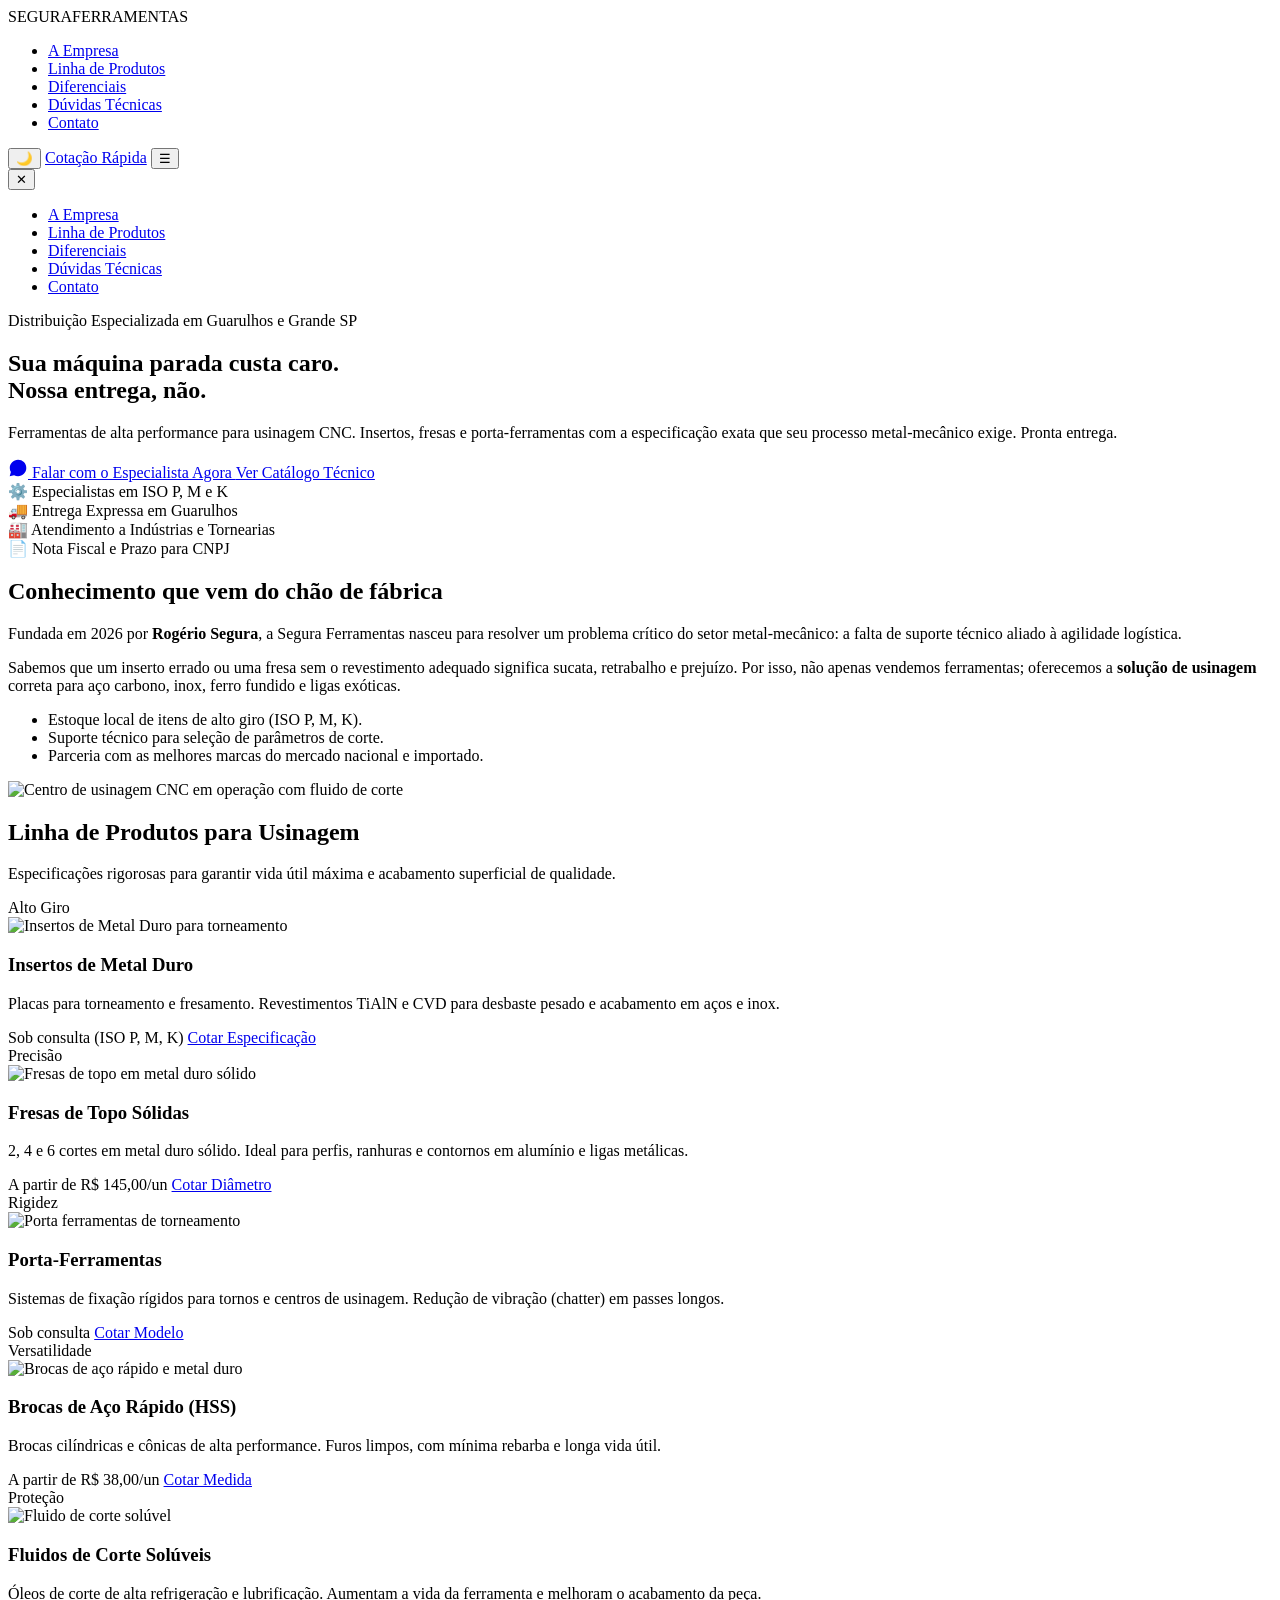
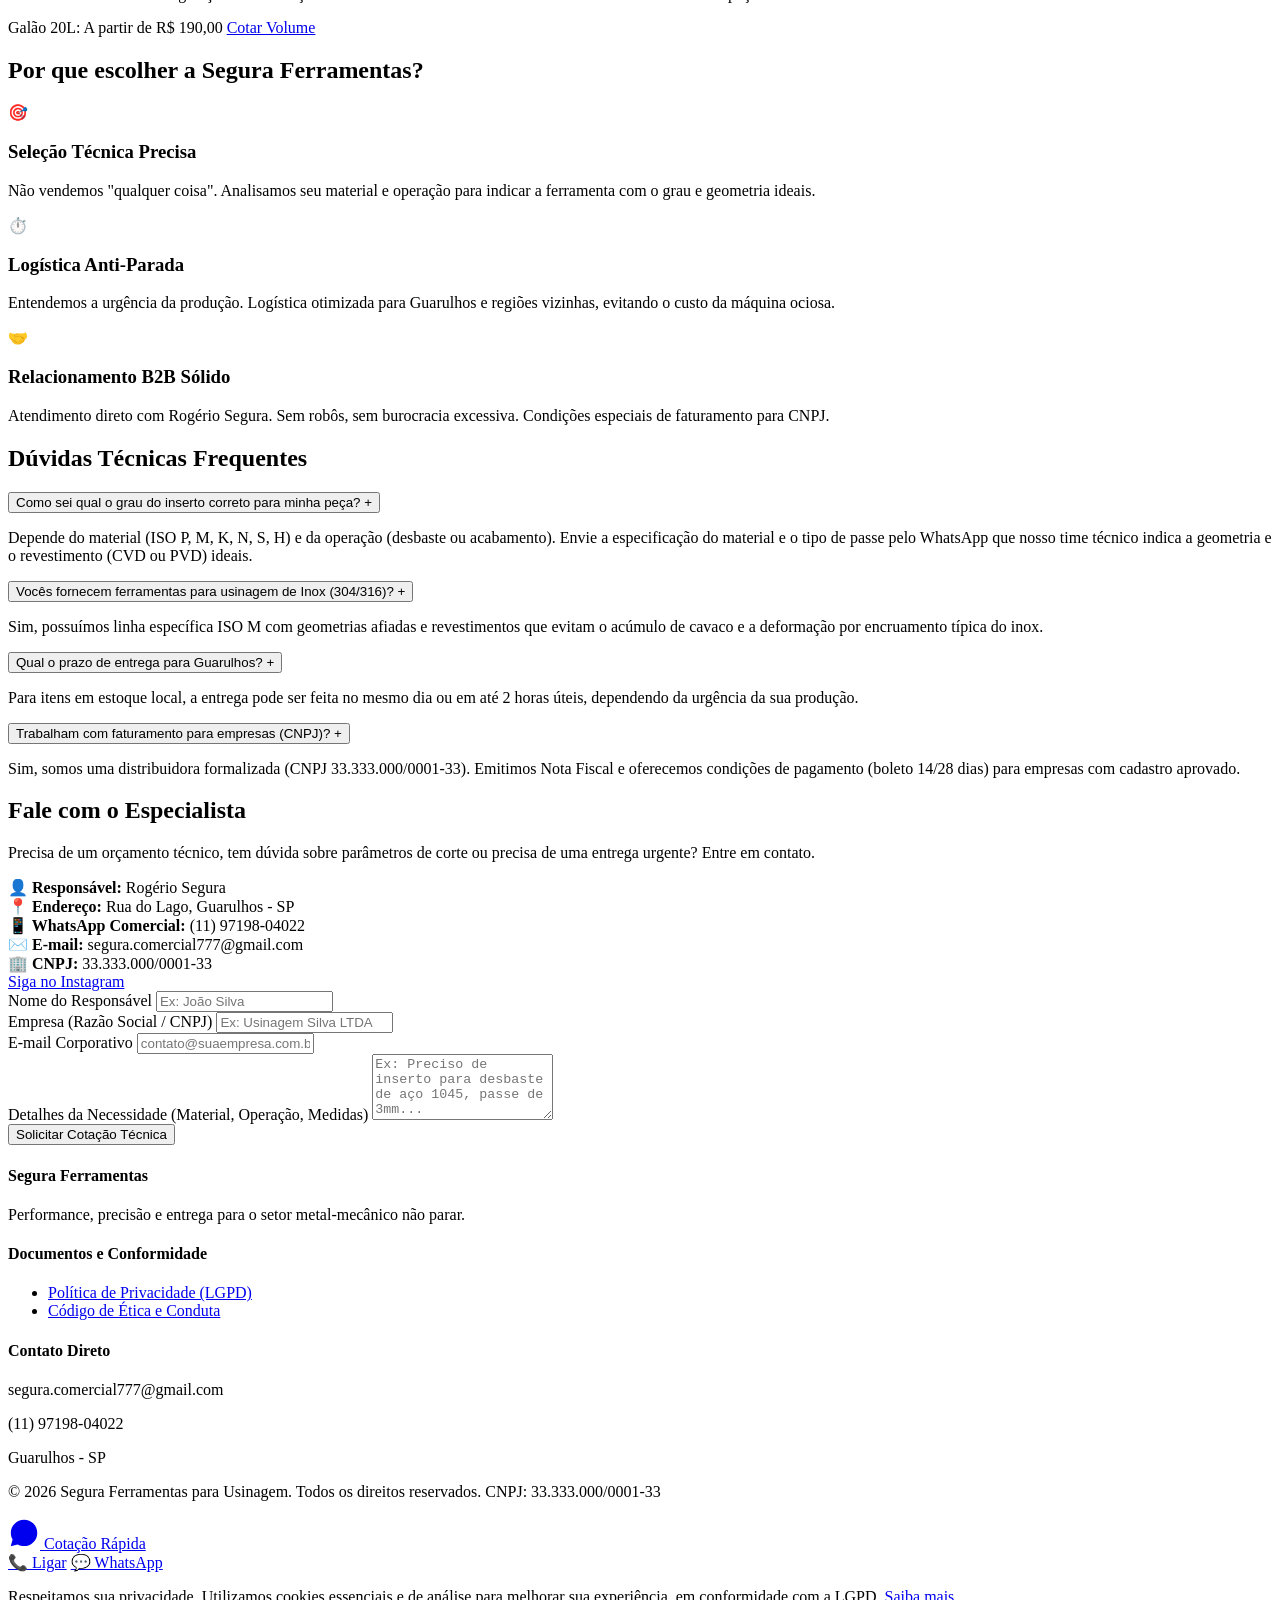
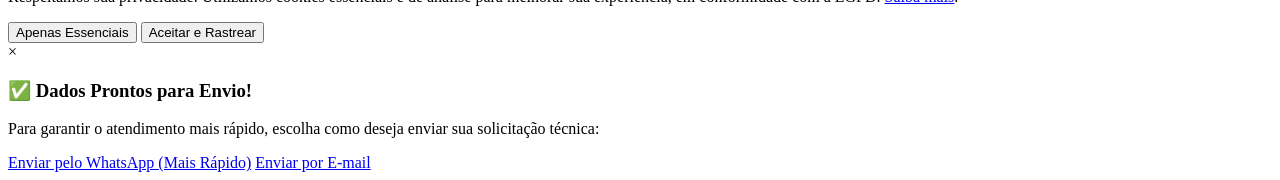
==== index.html @ 98f367d6 "SENAI" ====
<!DOCTYPE html>
<html lang="pt-BR">
<head>
    <meta charset="UTF-8">
    <meta name="viewport" content="width=device-width, initial-scale=1.0">
    <meta http-equiv="X-UA-Compatible" content="IE=edge">
    
    <!-- ======================================================================= -->
    <!-- 🚨 1. DOMÍNIO DO SITE (SEO CANÔNICO E METADADOS) -->
    <!-- ======================================================================= -->
    <link rel="canonical" href="https://www.seguraferramentas.com.br">
    <title>Segura Ferramentas | Distribuição de Ferramentas para Usinagem CNC em Guarulhos</title>
    <meta name="description" content="Distribuidora especializada em ferramentas para usinagem metal-mecânica. Insertos de metal duro, fresas, brocas e porta-ferramentas com entrega rápida em Guarulhos e Grande SP.">
    <meta name="keywords" content="ferramentas para usinagem, insertos de metal duro, fresas de topo CNC, porta ferramentas, tornearia, Guarulhos, setor metal mecânico">
    <meta name="author" content="Segura Ferramentas para Usinagem">
    <meta name="robots" content="index, follow">

    <!-- Open Graph / LinkedIn / Facebook -->
    <meta property="og:type" content="website">
    <meta property="og:url" content="https://www.seguraferramentas.com.br/">
    <meta property="og:title" content="Segura Ferramentas | Performance e Precisão para sua Usinagem">
    <meta property="og:description" content="Sua máquina parada custa caro. Nossa entrega, não. Ferramentas de alta performance para tornos e centros de usinagem.">
    <meta property="og:image" content="https://images.unsplash.com/photo-1565043589221-1a6fd9ae45c7?w=1200&q=80">

    <link rel="preconnect" href="https://fonts.googleapis.com">
    <link rel="preconnect" href="https://fonts.gstatic.com" crossorigin>
    <link href="https://fonts.googleapis.com/css2?family=Montserrat:wght@600;700;800&family=Roboto:wght@400;500;700&display=swap" rel="stylesheet">

    <!-- ======================================================================= -->
    <!-- 🚨 2. GOOGLE ANALYTICS 4 (GA4) -->
    <!-- ID Configurado: G-XXXXXXXXXX -->
    <!-- ======================================================================= -->
    <script async src="https://www.googletagmanager.com/gtag/js?id=G-YT2BSCFQER"></script>
    <script>
      window.dataLayer = window.dataLayer || [];
      function gtag(){dataLayer.push(arguments);}
      gtag('js', new Date());
      gtag('config', 'G-YT2BSCFQER');
    </script>

    <!-- ======================================================================= -->
    <!-- 🚨 3. GOOGLE ADS CONVERSION TRACKING -->
    <!-- ID Configurado: AW-XXXXXXXXX -->
    <!-- ======================================================================= -->
    <script async src="https://www.googletagmanager.com/gtag/js?id=AW-XXXXXXXXX"></script>
    <script>
      window.dataLayer = window.dataLayer || [];
      function gtag(){dataLayer.push(arguments);}
      gtag('js', new Date());
      gtag('config', 'AW-XXXXXXXXX');
    </script>

    <!-- ======================================================================= -->
    <!-- 🚨 4. GOOGLE TAG MANAGER (GTM) - HEAD -->
    <!-- ID Configurado: GTM-XXXXXXX -->
    <!-- ======================================================================= -->
    <script>(function(w,d,s,l,i){w[l]=w[l]||[];w[l].push({'gtm.start':
    new Date().getTime(),event:'gtm.js'});var f=d.getElementsByTagName(s)[0],
    j=d.createElement(s),dl=l!='dataLayer'?'&l='+l:'';j.async=true;j.src=
    'https://www.googletagmanager.com/gtm.js?id='+i+dl;f.parentNode.insertBefore(j,f);
    })(window,document,'script','dataLayer','GTM-XXXXXXX');</script>

    <!-- ======================================================================= -->
    <!-- 🚨 5. META PIXEL (FACEBOOK/INSTAGRAM) -->
    <!-- ID Configurado: 1234567890 -->
    <!-- ======================================================================= -->
    <script>
    !function(f,b,e,v,n,t,s){if(f.fbq)return;n=f.fbq=function(){n.callMethod?
    n.callMethod.apply(n,arguments):n.queue.push(arguments)};
    if(!f._fbq)f._fbq=n;n.push=n;n.loaded=!0;n.version='2.0';
    n.queue=[];t=b.createElement(e);t.async=!0;
    t.src=v;s=b.getElementsByTagName(e)[0];
    s.parentNode.insertBefore(t,s)}(window, document,'script',
    'https://connect.facebook.net/en_US/fbevents.js');
    fbq('init', '1234567890');
    fbq('track', 'PageView');
    </script>
    <noscript><img height="1" width="1" style="display:none" src="https://www.facebook.com/tr?id=1234567890&ev=PageView&noscript=1"/></noscript>

    <link rel="stylesheet" href="style.css">
    
    <!-- Schema.org LocalBusiness + Product -->
    <script type="application/ld+json">
    {
      "@context": "https://schema.org",
      "@type": "LocalBusiness",
      "name": "Segura Ferramentas para Usinagem",
      "image": "https://images.unsplash.com/photo-1565043589221-1a6fd9ae45c7?w=800&q=80",
      "telephone": "+55119719804022",
      "email": "segura.comercial777@gmail.com",
      "address": {
        "@type": "PostalAddress",
        "streetAddress": "Rua do Lago",
        "addressLocality": "Guarulhos",
        "addressRegion": "SP",
        "addressCountry": "BR"
      },
      "url": "https://www.seguraferramentas.com.br",
      "priceRange": "$$",
      "openingHoursSpecification": {
        "@type": "OpeningHoursSpecification",
        "dayOfWeek": ["Monday", "Tuesday", "Wednesday", "Thursday", "Friday"],
        "opens": "07:30",
        "closes": "18:00"
      },
      "makesOffer": {
        "@type": "Offer",
        "itemOffered": {
          "@type": "Product",
          "name": "Insertos de Metal Duro para Usinagem",
          "description": "Insertos de alta performance para desbaste e acabamento em aço e inox."
        }
      }
    }
    </script>
</head>
<body>
    <!-- 🚨 2.1 GOOGLE TAG MANAGER (GTM) - NOSCRIPT (Body) -->
    <noscript>
      <iframe src="https://www.googletagmanager.com/ns.html?id=GTM-XXXXXXX" height="0" width="0" style="display:none;visibility:hidden"></iframe>
    </noscript>

    <!-- Header -->
    <header id="main-header">
        <div class="container header-content">
            <div class="logo">
                <span class="logo-text">SEGURA<span class="highlight">FERRAMENTAS</span></span>
            </div>
            <nav id="main-nav">
                <ul>
                    <li><a href="#sobre">A Empresa</a></li>
                    <li><a href="#produtos">Linha de Produtos</a></li>
                    <li><a href="#diferenciais">Diferenciais</a></li>
                    <li><a href="#faq">Dúvidas Técnicas</a></li>
                    <li><a href="#contato">Contato</a></li>
                </ul>
            </nav>
            <div class="header-actions">
                <button id="theme-toggle" aria-label="Alternar modo escuro">🌙</button>
                <a href="https://wa.me/55119719804022?text=Olá,%20vim%20pelo%20site%20e%20preciso%20de%20um%20orçamento%20de%20ferramentas." class="btn btn-primary desktop-only" target="_blank" rel="noopener">Cotação Rápida</a>
                <button id="mobile-menu-btn" aria-label="Menu mobile">☰</button>
            </div>
        </div>
    </header>

    <!-- Mobile Menu Overlay -->
    <div id="mobile-menu" class="mobile-menu">
        <button id="close-menu-btn" aria-label="Fechar menu">✕</button>
        <ul>
            <li><a href="#sobre">A Empresa</a></li>
            <li><a href="#produtos">Linha de Produtos</a></li>
            <li><a href="#diferenciais">Diferenciais</a></li>
            <li><a href="#faq">Dúvidas Técnicas</a></li>
            <li><a href="#contato">Contato</a></li>
        </ul>
    </div>

    <main>
        <!-- Hero Section -->
        <section id="hero" class="hero">
            <div class="hero-overlay"></div>
            <div class="container hero-content">
                <div class="hero-badge fade-in-up">Distribuição Especializada em Guarulhos e Grande SP</div>
                <h1 class="fade-in-up delay-1">Sua máquina parada custa caro.<br><span class="highlight">Nossa entrega, não.</span></h1>
                <p class="fade-in-up delay-2">Ferramentas de alta performance para usinagem CNC. Insertos, fresas e porta-ferramentas com a especificação exata que seu processo metal-mecânico exige. Pronta entrega.</p>
                <div class="hero-cta fade-in-up delay-3">
                    <a href="https://wa.me/55119719804022?text=Olá,%20preciso%20de%20ferramentas%20com%20urgência%20para%20minha%20usinagem." class="btn btn-primary" target="_blank" rel="noopener">
                        <svg width="20" height="20" viewBox="0 0 24 24" fill="currentColor"><path d="M12.04 2c-5.46 0-9.91 4.45-9.91 9.91 0 1.75.46 3.45 1.32 4.95L2.05 22l5.25-1.38c1.45.79 3.08 1.21 4.74 1.21 5.46 0 9.91-4.45 9.91-9.91 0-2.65-1.03-5.14-2.9-7.01A9.816 9.816 0 0 0 12.04 2z"/></svg>
                        Falar com o Especialista Agora
                    </a>
                    <a href="#produtos" class="btn btn-secondary">Ver Catálogo Técnico</a>
                </div>
            </div>
        </section>

        <!-- Faixa de Autoridade Técnica -->
        <section class="authority-bar">
            <div class="container authority-grid">
                <div class="authority-item">⚙️ Especialistas em ISO P, M e K</div>
                <div class="authority-item">🚚 Entrega Expressa em Guarulhos</div>
                <div class="authority-item">🏭 Atendimento a Indústrias e Tornearias</div>
                <div class="authority-item">📄 Nota Fiscal e Prazo para CNPJ</div>
            </div>
        </section>

        <!-- Sobre Nós -->
        <section id="sobre" class="section">
            <div class="container about-grid">
                <div class="about-text">
                    <h2>Conhecimento que vem do chão de fábrica</h2>
                    <p>Fundada em 2026 por <strong>Rogério Segura</strong>, a Segura Ferramentas nasceu para resolver um problema crítico do setor metal-mecânico: a falta de suporte técnico aliado à agilidade logística.</p>
                    <p>Sabemos que um inserto errado ou uma fresa sem o revestimento adequado significa sucata, retrabalho e prejuízo. Por isso, não apenas vendemos ferramentas; oferecemos a <strong>solução de usinagem</strong> correta para aço carbono, inox, ferro fundido e ligas exóticas.</p>
                    <ul class="check-list">
                        <li>Estoque local de itens de alto giro (ISO P, M, K).</li>
                        <li>Suporte técnico para seleção de parâmetros de corte.</li>
                        <li>Parceria com as melhores marcas do mercado nacional e importado.</li>
                    </ul>
                </div>
                <div class="about-image">
                    <img src="https://images.unsplash.com/photo-1565043589221-1a6fd9ae45c7?w=800&q=80" alt="Centro de usinagem CNC em operação com fluido de corte" width="800" height="600" loading="lazy" decoding="async">
                </div>
            </div>
        </section>

        <!-- Produtos -->
        <section id="produtos" class="section bg-alt">
            <div class="container">
                <div class="section-header">
                    <h2>Linha de Produtos para Usinagem</h2>
                    <p>Especificações rigorosas para garantir vida útil máxima e acabamento superficial de qualidade.</p>
                </div>
                <div class="products-grid">
                    <article class="product-card">
                        <div class="card-badge">Alto Giro</div>
                        <img src="https://images.unsplash.com/photo-1616423640778-28d1b53229bd?w=800&q=80" alt="Insertos de Metal Duro para torneamento" width="800" height="600" loading="lazy" decoding="async">
                        <h3>Insertos de Metal Duro</h3>
                        <p>Placas para torneamento e fresamento. Revestimentos TiAlN e CVD para desbaste pesado e acabamento em aços e inox.</p>
                        <span class="price">Sob consulta (ISO P, M, K)</span>
                        <a href="https://wa.me/55119719804022?text=Olá,%20gostaria%20de%20cotar%20Insertos%20de%20Metal%20Duro." class="btn btn-sm" target="_blank">Cotar Especificação</a>
                    </article>
                    <article class="product-card">
                        <div class="card-badge">Precisão</div>
                        <img src="https://images.unsplash.com/photo-1535295972055-1c762f4483e5?w=800&q=80" alt="Fresas de topo em metal duro sólido" width="800" height="600" loading="lazy" decoding="async">
                        <h3>Fresas de Topo Sólidas</h3>
                        <p>2, 4 e 6 cortes em metal duro sólido. Ideal para perfis, ranhuras e contornos em alumínio e ligas metálicas.</p>
                        <span class="price">A partir de R$ 145,00/un</span>
                        <a href="https://wa.me/55119719804022?text=Olá,%20gostaria%20de%20cotar%20Fresas%20de%20Topo." class="btn btn-sm" target="_blank">Cotar Diâmetro</a>
                    </article>
                    <article class="product-card">
                        <div class="card-badge">Rigidez</div>
                        <img src="https://images.unsplash.com/photo-1581091226825-a6a2a5aee158?w=800&q=80" alt="Porta ferramentas de torneamento" width="800" height="600" loading="lazy" decoding="async">
                        <h3>Porta-Ferramentas</h3>
                        <p>Sistemas de fixação rígidos para tornos e centros de usinagem. Redução de vibração (chatter) em passes longos.</p>
                        <span class="price">Sob consulta</span>
                        <a href="https://wa.me/55119719804022?text=Olá,%20gostaria%20de%20cotar%20Porta-Ferramentas." class="btn btn-sm" target="_blank">Cotar Modelo</a>
                    </article>
                    <article class="product-card">
                        <div class="card-badge">Versatilidade</div>
                        <img src="https://images.unsplash.com/photo-1504917595217-d4dc5ebe6122?w=800&q=80" alt="Brocas de aço rápido e metal duro" width="800" height="600" loading="lazy" decoding="async">
                        <h3>Brocas de Aço Rápido (HSS)</h3>
                        <p>Brocas cilíndricas e cônicas de alta performance. Furos limpos, com mínima rebarba e longa vida útil.</p>
                        <span class="price">A partir de R$ 38,00/un</span>
                        <a href="https://wa.me/55119719804022?text=Olá,%20gostaria%20de%20cotar%20Brocas%20de%20Aço%20Rápido." class="btn btn-sm" target="_blank">Cotar Medida</a>
                    </article>
                    <article class="product-card">
                        <div class="card-badge">Proteção</div>
                        <img src="https://images.unsplash.com/photo-1621905252507-b35492cc74b4?w=800&q=80" alt="Fluido de corte solúvel" width="800" height="600" loading="lazy" decoding="async">
                        <h3>Fluidos de Corte Solúveis</h3>
                        <p>Óleos de corte de alta refrigeração e lubrificação. Aumentam a vida da ferramenta e melhoram o acabamento da peça.</p>
                        <span class="price">Galão 20L: A partir de R$ 190,00</span>
                        <a href="https://wa.me/55119719804022?text=Olá,%20gostaria%20de%20cotar%20Fluido%20de%20Corte." class="btn btn-sm" target="_blank">Cotar Volume</a>
                    </article>
                </div>
            </div>
        </section>

        <!-- Diferenciais -->
        <section id="diferenciais" class="section">
            <div class="container">
                <div class="section-header">
                    <h2>Por que escolher a Segura Ferramentas?</h2>
                </div>
                <div class="features-grid">
                    <div class="feature-item">
                        <div class="feature-icon">🎯</div>
                        <h3>Seleção Técnica Precisa</h3>
                        <p>Não vendemos "qualquer coisa". Analisamos seu material e operação para indicar a ferramenta com o grau e geometria ideais.</p>
                    </div>
                    <div class="feature-item">
                        <div class="feature-icon">⏱️</div>
                        <h3>Logística Anti-Parada</h3>
                        <p>Entendemos a urgência da produção. Logística otimizada para Guarulhos e regiões vizinhas, evitando o custo da máquina ociosa.</p>
                    </div>
                    <div class="feature-item">
                        <div class="feature-icon">🤝</div>
                        <h3>Relacionamento B2B Sólido</h3>
                        <p>Atendimento direto com Rogério Segura. Sem robôs, sem burocracia excessiva. Condições especiais de faturamento para CNPJ.</p>
                    </div>
                </div>
            </div>
        </section>

        <!-- FAQ Técnico -->
        <section id="faq" class="section bg-alt">
            <div class="container">
                <div class="section-header">
                    <h2>Dúvidas Técnicas Frequentes</h2>
                </div>
                <div class="faq-container">
                    <div class="faq-item">
                        <button class="faq-question">Como sei qual o grau do inserto correto para minha peça? <span class="icon">+</span></button>
                        <div class="faq-answer"><p>Depende do material (ISO P, M, K, N, S, H) e da operação (desbaste ou acabamento). Envie a especificação do material e o tipo de passe pelo WhatsApp que nosso time técnico indica a geometria e o revestimento (CVD ou PVD) ideais.</p></div>
                    </div>
                    <div class="faq-item">
                        <button class="faq-question">Vocês fornecem ferramentas para usinagem de Inox (304/316)? <span class="icon">+</span></button>
                        <div class="faq-answer"><p>Sim, possuímos linha específica ISO M com geometrias afiadas e revestimentos que evitam o acúmulo de cavaco e a deformação por encruamento típica do inox.</p></div>
                    </div>
                    <div class="faq-item">
                        <button class="faq-question">Qual o prazo de entrega para Guarulhos? <span class="icon">+</span></button>
                        <div class="faq-answer"><p>Para itens em estoque local, a entrega pode ser feita no mesmo dia ou em até 2 horas úteis, dependendo da urgência da sua produção.</p></div>
                    </div>
                    <div class="faq-item">
                        <button class="faq-question">Trabalham com faturamento para empresas (CNPJ)? <span class="icon">+</span></button>
                        <div class="faq-answer"><p>Sim, somos uma distribuidora formalizada (CNPJ 33.333.000/0001-33). Emitimos Nota Fiscal e oferecemos condições de pagamento (boleto 14/28 dias) para empresas com cadastro aprovado.</p></div>
                    </div>
                </div>
            </div>
        </section>

        <!-- Contato -->
        <section id="contato" class="section">
            <div class="container contact-grid">
                <div class="contact-info">
                    <h2>Fale com o Especialista</h2>
                    <p>Precisa de um orçamento técnico, tem dúvida sobre parâmetros de corte ou precisa de uma entrega urgente? Entre em contato.</p>
                    <div class="info-item">
                        <strong>👤 Responsável:</strong> Rogério Segura
                    </div>
                    <div class="info-item">
                        <strong>📍 Endereço:</strong> Rua do Lago, Guarulhos - SP
                    </div>
                    <div class="info-item">
                        <strong>📱 WhatsApp Comercial:</strong> (11) 97198-04022
                    </div>
                    <div class="info-item">
                        <strong>✉️ E-mail:</strong> segura.comercial777@gmail.com
                    </div>
                    <div class="info-item">
                        <strong>🏢 CNPJ:</strong> 33.333.000/0001-33
                    </div>
                    <div class="social-links">
                        <a href="https://www.instagram.com/segura.comercial777/" target="_blank" rel="noopener" aria-label="Instagram da Segura Ferramentas">Siga no Instagram</a>
                    </div>
                </div>
                <form id="contact-form" class="contact-form">
                    <div class="form-group">
                        <label for="name">Nome do Responsável</label>
                        <input type="text" id="name" name="name" required placeholder="Ex: João Silva">
                    </div>
                    <div class="form-group">
                        <label for="company">Empresa (Razão Social / CNPJ)</label>
                        <input type="text" id="company" name="company" placeholder="Ex: Usinagem Silva LTDA">
                    </div>
                    <div class="form-group">
                        <label for="email">E-mail Corporativo</label>
                        <input type="email" id="email" name="email" required placeholder="contato@suaempresa.com.br">
                    </div>
                    <div class="form-group">
                        <label for="message">Detalhes da Necessidade (Material, Operação, Medidas)</label>
                        <textarea id="message" name="message" rows="4" required placeholder="Ex: Preciso de inserto para desbaste de aço 1045, passe de 3mm..."></textarea>
                    </div>
                    <button type="submit" class="btn btn-primary full-width">Solicitar Cotação Técnica</button>
                </form>
            </div>
        </section>
    </main>

    <!-- Footer -->
    <footer>
        <div class="container footer-content">
            <div class="footer-col">
                <h4>Segura Ferramentas</h4>
                <p>Performance, precisão e entrega para o setor metal-mecânico não parar.</p>
            </div>
            <div class="footer-col">
                <h4>Documentos e Conformidade</h4>
                <ul>
                    <li><a href="politica-privacidade.html">Política de Privacidade (LGPD)</a></li>
                    <li><a href="codigo-etica.html">Código de Ética e Conduta</a></li>
                </ul>
            </div>
            <div class="footer-col">
                <h4>Contato Direto</h4>
                <p>segura.comercial777@gmail.com</p>
                <p>(11) 97198-04022</p>
                <p>Guarulhos - SP</p>
            </div>
        </div>
        <div class="footer-bottom">
            <p>&copy; 2026 Segura Ferramentas para Usinagem. Todos os direitos reservados. CNPJ: 33.333.000/0001-33</p>
        </div>
    </footer>

    <!-- 🚨 Botão Flutuante de WhatsApp -->
    <a id="floating-whatsapp" href="https://wa.me/55119719804022" class="floating-whatsapp" target="_blank" rel="noopener" aria-label="Falar com especialista no WhatsApp">
        <svg width="32" height="32" viewBox="0 0 24 24" fill="currentColor"><path d="M12.04 2c-5.46 0-9.91 4.45-9.91 9.91 0 1.75.46 3.45 1.32 4.95L2.05 22l5.25-1.38c1.45.79 3.08 1.21 4.74 1.21 5.46 0 9.91-4.45 9.91-9.91 0-2.65-1.03-5.14-2.9-7.01A9.816 9.816 0 0 0 12.04 2z"/></svg>
        <span class="whatsapp-tooltip">Cotação Rápida</span>
    </a>

    <!-- Barra Fixa Mobile -->
    <div class="mobile-sticky-bar">
        <a href="tel:+55119719804022" class="sticky-btn call">📞 Ligar</a>
        <a id="mobile-whatsapp-btn" href="https://wa.me/55119719804022" class="sticky-btn whatsapp" target="_blank" rel="noopener">💬 WhatsApp</a>
    </div>

    <!-- Banner de Cookies LGPD -->
    <div id="cookie-banner" class="cookie-banner">
        <div class="container cookie-content">
            <p>Respeitamos sua privacidade. Utilizamos cookies essenciais e de análise para melhorar sua experiência, em conformidade com a LGPD. <a href="politica-privacidade.html">Saiba mais</a>.</p>
            <div class="cookie-actions">
                <button id="cookie-reject" class="btn btn-sm btn-outline">Apenas Essenciais</button>
                <button id="cookie-accept" class="btn btn-sm btn-primary">Aceitar e Rastrear</button>
            </div>
        </div>
    </div>

    <!-- Modal de Sucesso do Formulário -->
    <div id="success-modal" class="modal">
        <div class="modal-content">
            <span class="close-modal">&times;</span>
            <h3>✅ Dados Prontos para Envio!</h3>
            <p>Para garantir o atendimento mais rápido, escolha como deseja enviar sua solicitação técnica:</p>
            <div class="modal-actions">
                <a id="modal-wa-link" href="#" class="btn btn-primary" target="_blank">Enviar pelo WhatsApp (Mais Rápido)</a>
                <a id="modal-email-link" href="#" class="btn btn-secondary">Enviar por E-mail</a>
            </div>
        </div>
    </div>

    <script src="script.js"></script>
</body>
</html>
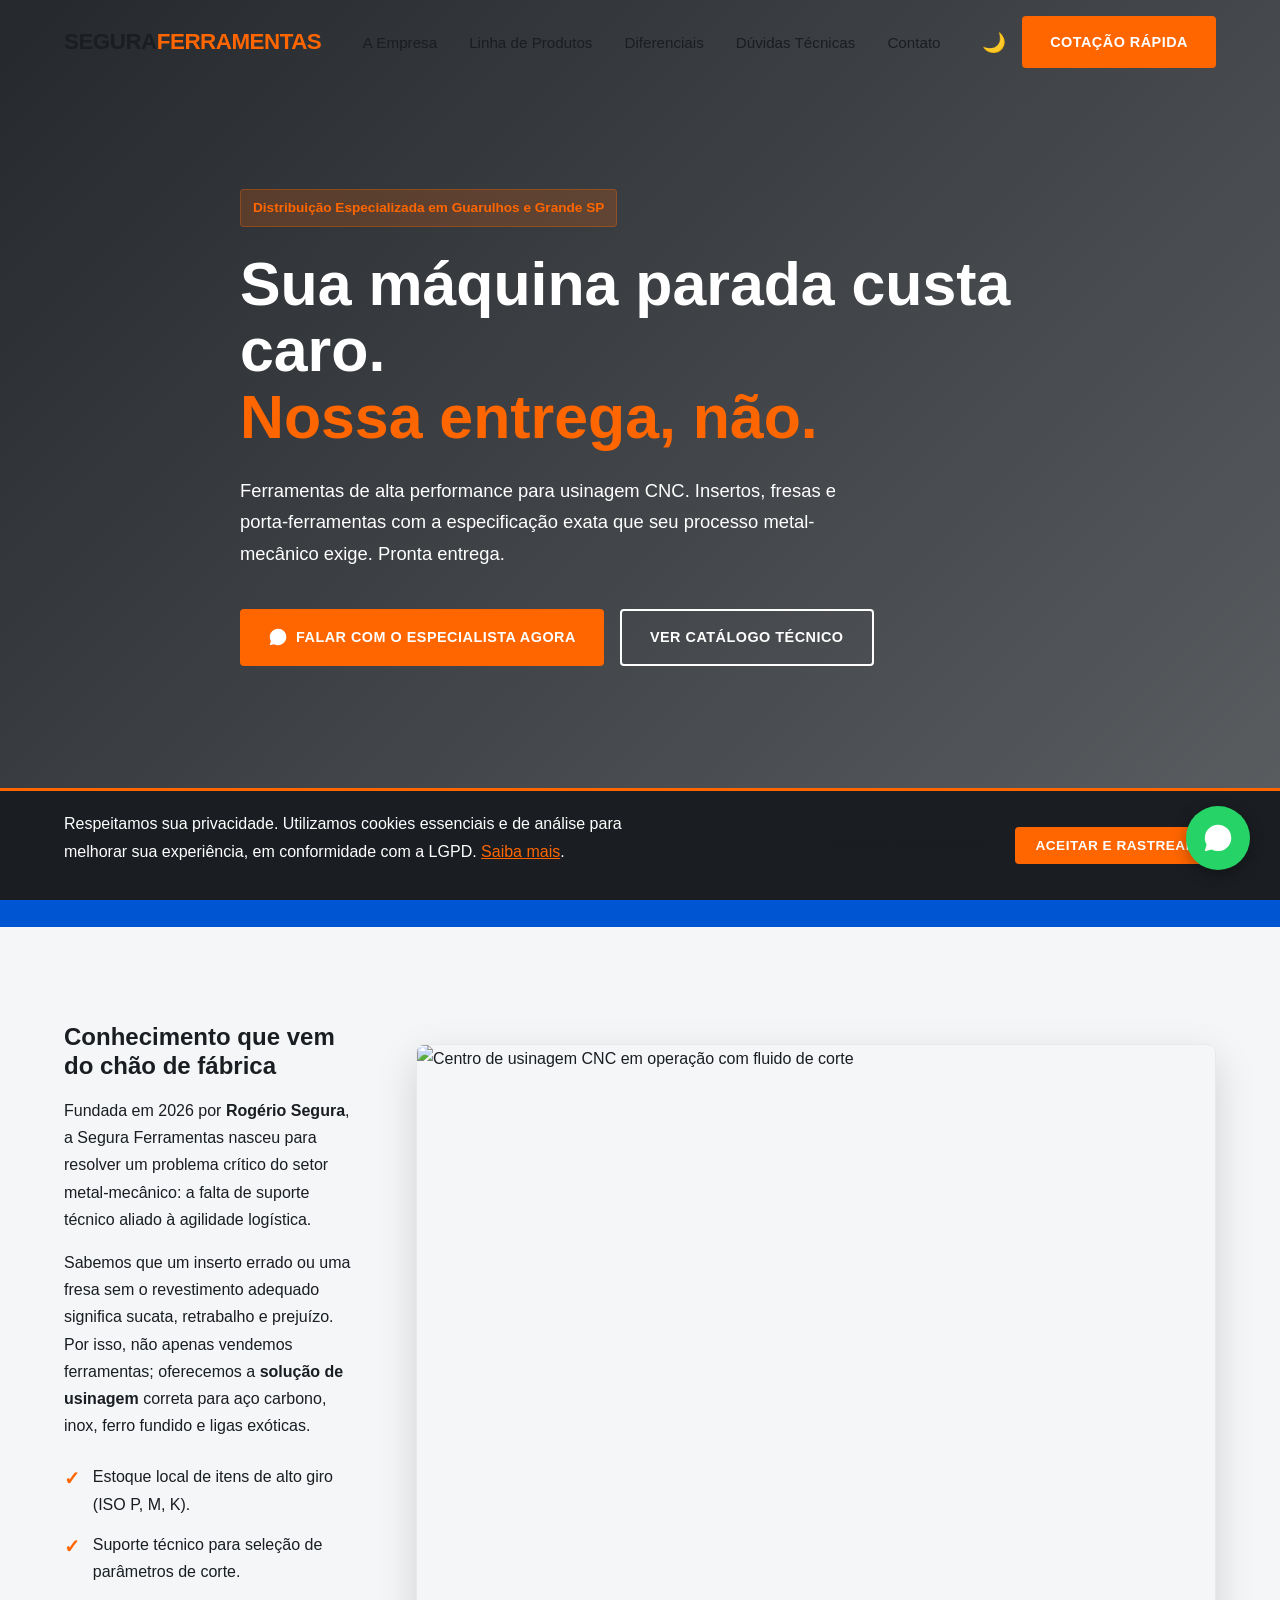
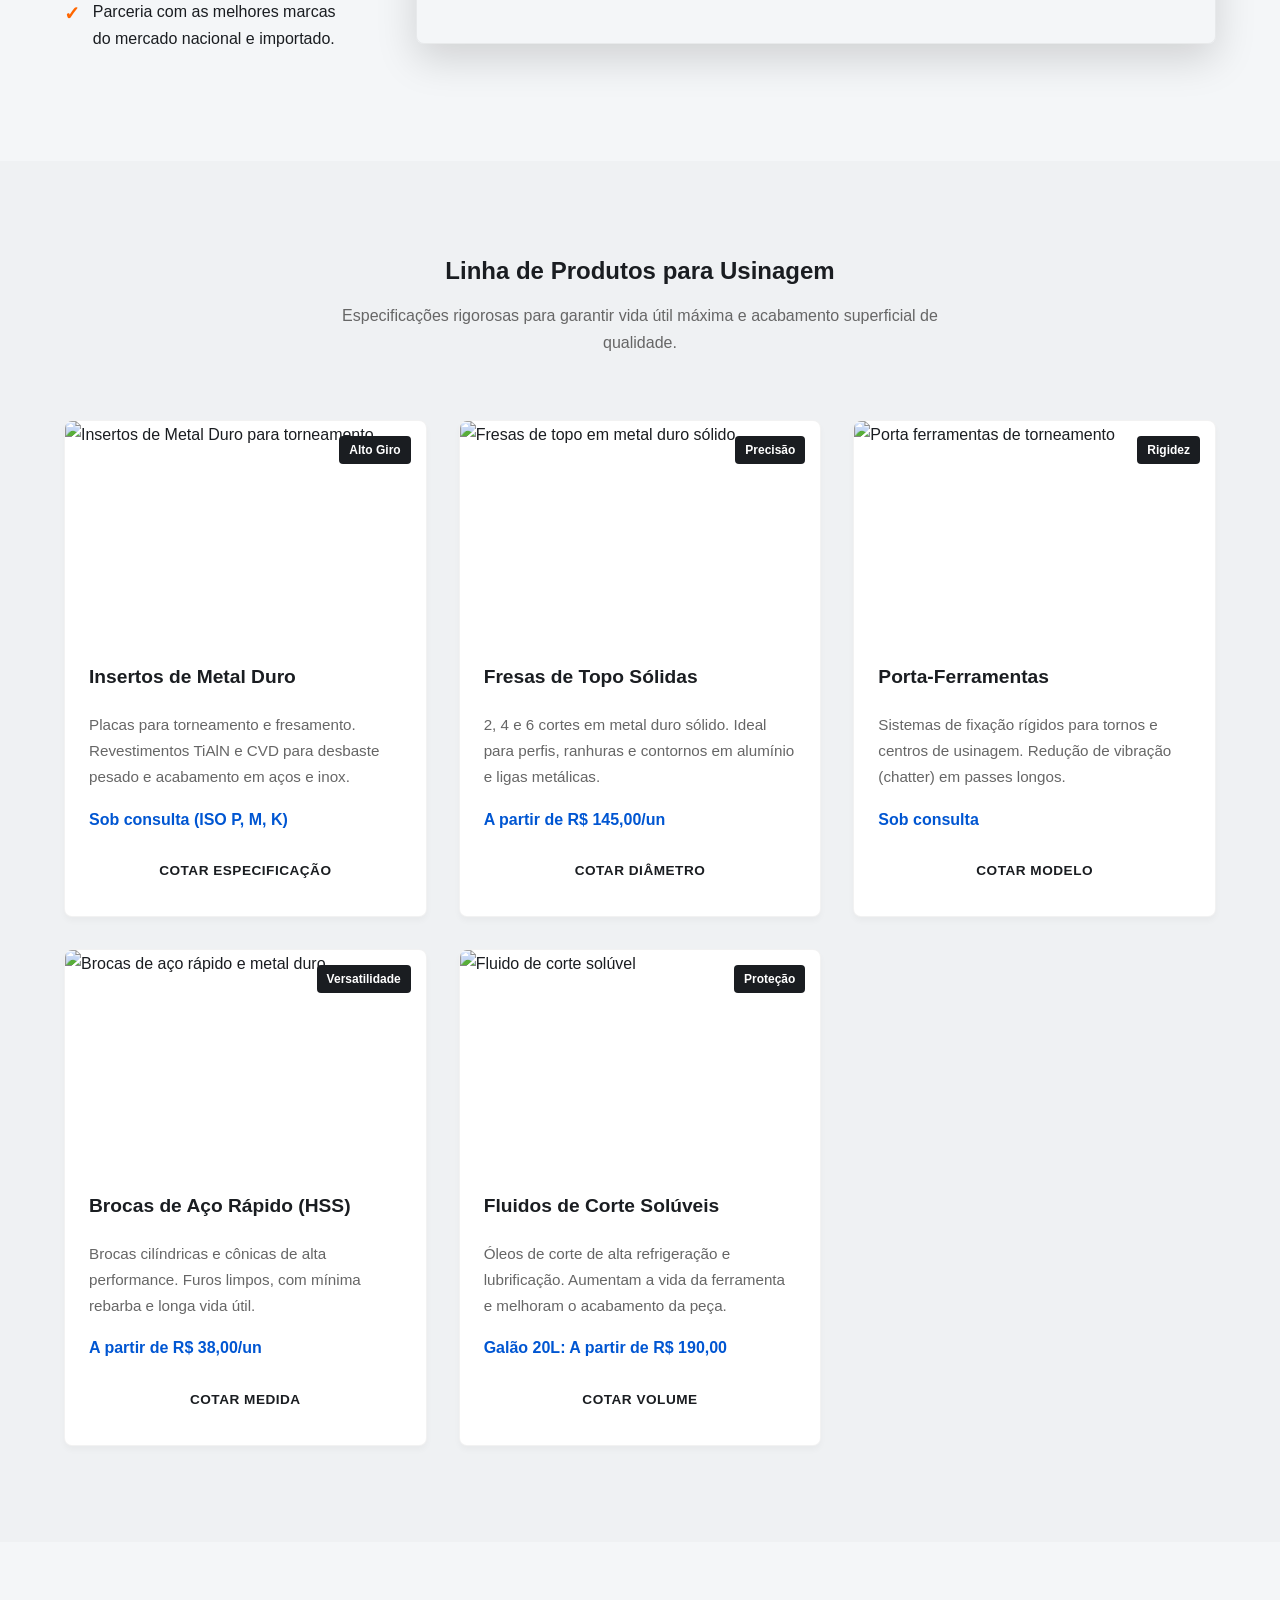
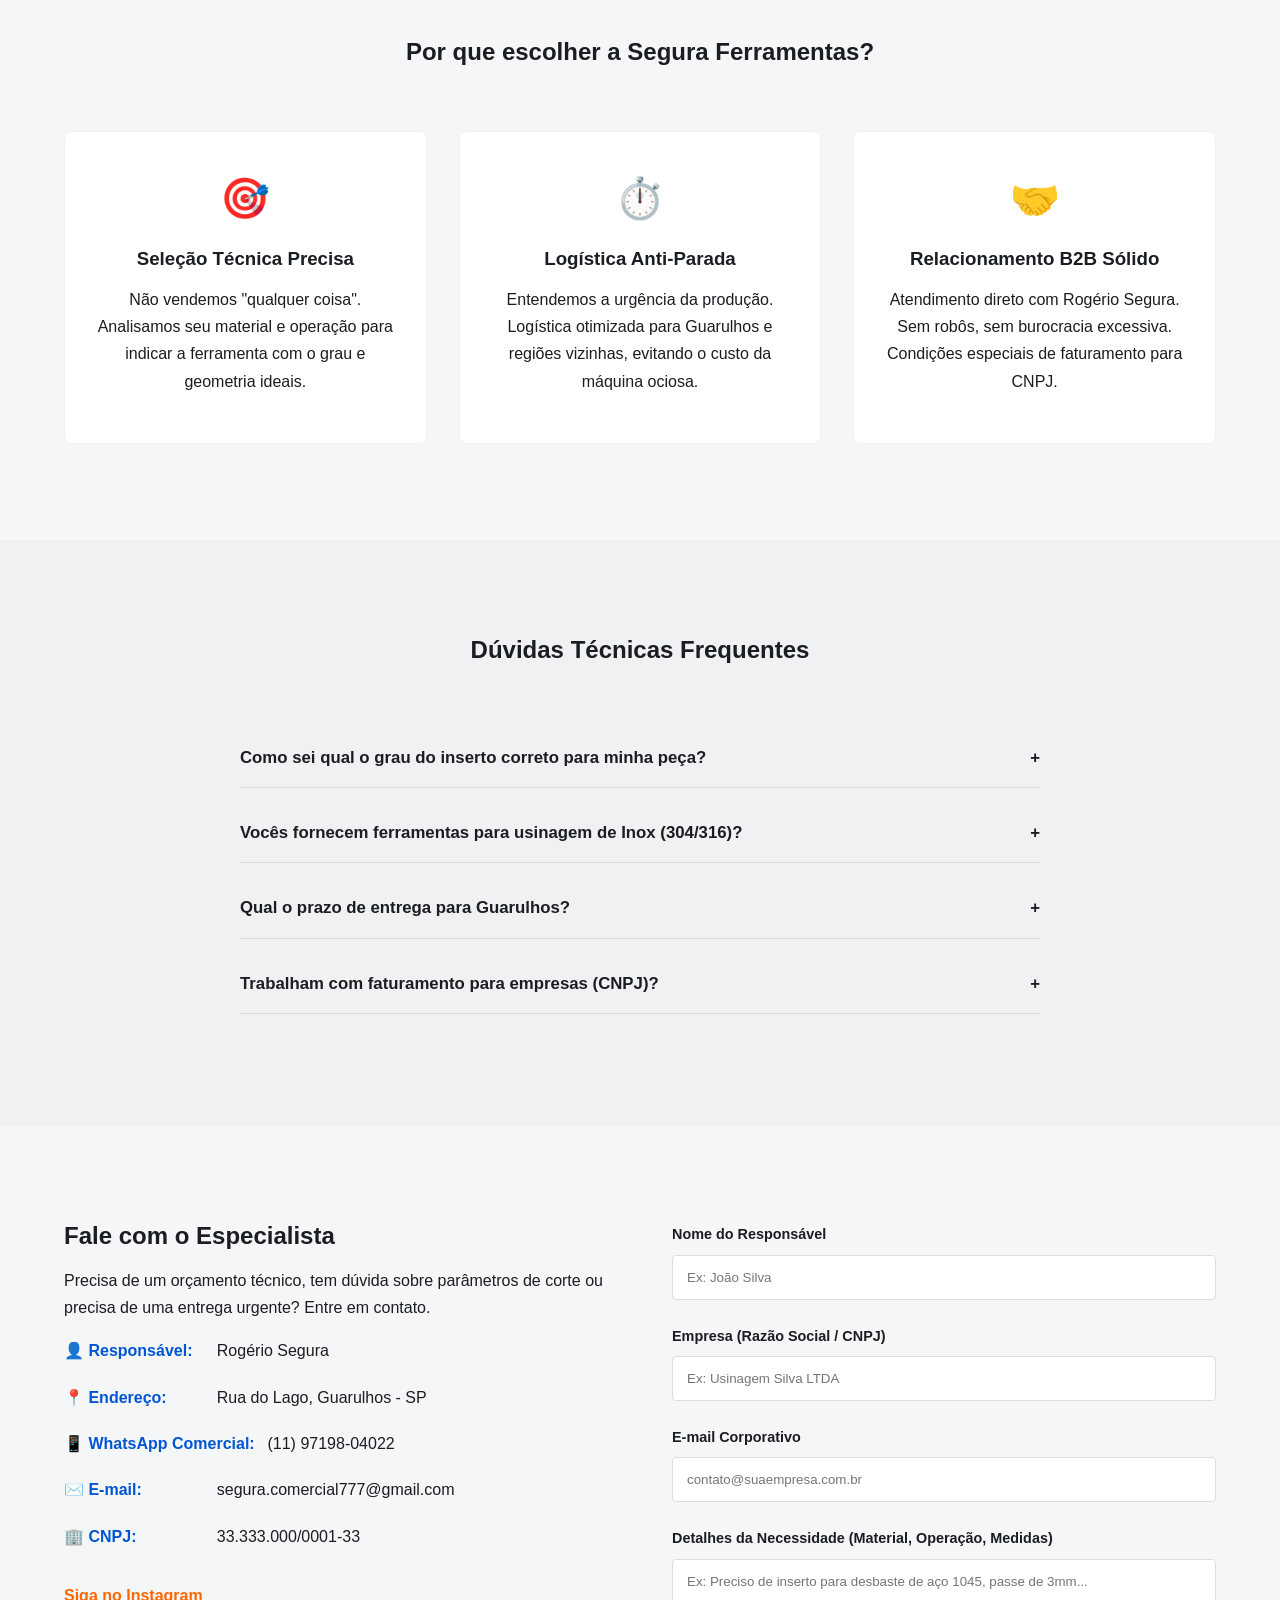
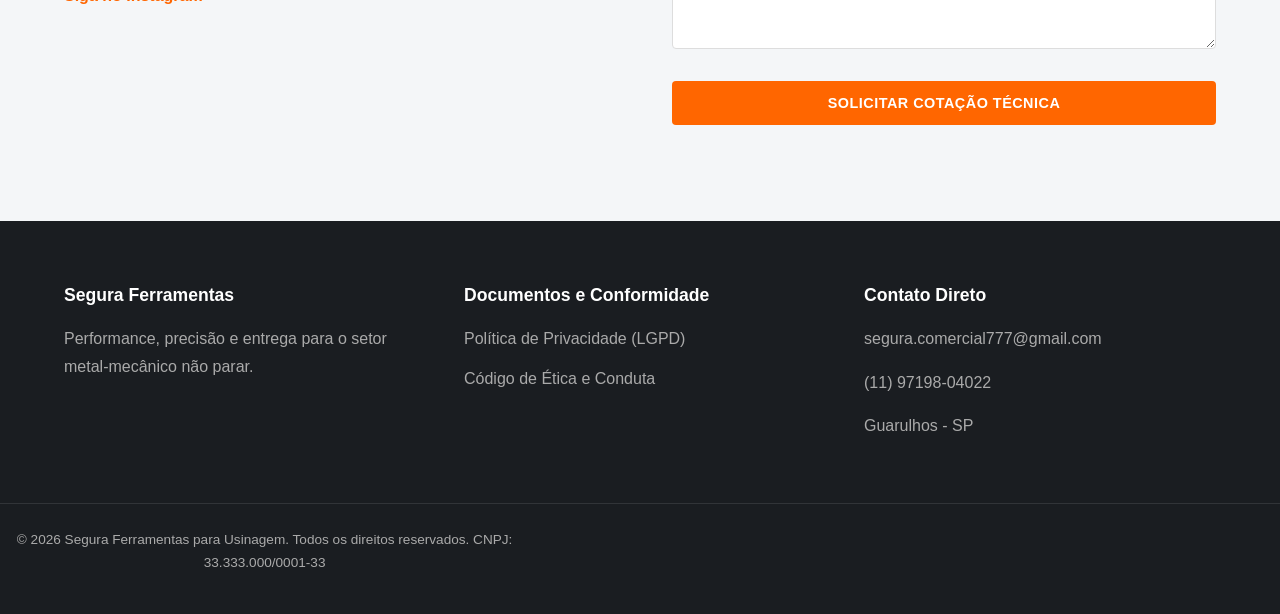
==== commit 06daf226: "Add files via upload" ====
--- a/index.html
+++ b/index.html
@@ -30,12 +30,12 @@
     <!-- 🚨 2. GOOGLE ANALYTICS 4 (GA4) -->
     <!-- ID Configurado: G-XXXXXXXXXX -->
     <!-- ======================================================================= -->
-    <script async src="https://www.googletagmanager.com/gtag/js?id=G-YT2BSCFQER"></script>
+    <script async src="https://www.googletagmanager.com/gtag/js?id=G-XXXXXXXXXX"></script>
     <script>
       window.dataLayer = window.dataLayer || [];
       function gtag(){dataLayer.push(arguments);}
       gtag('js', new Date());
-      gtag('config', 'G-YT2BSCFQER');
+      gtag('config', 'G-XXXXXXXXXX');
     </script>
 
     <!-- ======================================================================= -->
--- a/style.css
+++ b/style.css
@@ -0,0 +1,301 @@
+/* ==========================================================================
+   Variáveis e Reset (Paleta Industrial Metal-Mecânica)
+   ========================================================================== */
+:root {
+    --primary: #1A1D21; /* Cinza Chumbo Industrial */
+    --secondary: #0056D2; /* Azul Engenharia */
+    --accent: #FF6600; /* Laranja Segurança (Apenas para CTAs) */
+    --bg-light: #F4F6F8;
+    --bg-dark: #121416;
+    --text-light: #1A1D21;
+    --text-dark: #E0E4E8;
+    --card-bg-light: #FFFFFF;
+    --card-bg-dark: #1E2125;
+    --font-heading: 'Montserrat', sans-serif;
+    --font-body: 'Roboto', sans-serif;
+    --transition: all 0.3s cubic-bezier(0.4, 0, 0.2, 1);
+}
+
+[data-theme="dark"] {
+    --bg-light: #121416;
+    --text-light: #E0E4E8;
+    --card-bg-light: #1E2125;
+    --primary: #0A0C0E;
+}
+
+* { margin: 0; padding: 0; box-sizing: border-box; }
+html { scroll-behavior: smooth; }
+body {
+    font-family: var(--font-body);
+    background-color: var(--bg-light);
+    color: var(--text-light);
+    line-height: 1.7;
+    transition: var(--transition);
+}
+
+h1, h2, h3, h4 { font-family: var(--font-heading); line-height: 1.2; margin-bottom: 1rem; font-weight: 700; }
+p { max-width: 70ch; margin-bottom: 1rem; }
+a { text-decoration: none; color: inherit; transition: var(--transition); }
+img { max-width: 100%; height: auto; display: block; }
+.container { width: 90%; max-width: 1200px; margin: 0 auto; }
+.highlight { color: var(--accent); }
+
+/* ==========================================================================
+   Botões
+   ========================================================================== */
+.btn {
+    display: inline-flex; align-items: center; justify-content: center; gap: 8px;
+    padding: 14px 28px; border-radius: 4px; font-weight: 700; cursor: pointer; border: none;
+    transition: var(--transition); font-family: var(--font-heading); text-transform: uppercase; letter-spacing: 0.5px; font-size: 0.9rem;
+}
+.btn-primary { background-color: var(--accent); color: white; }
+.btn-primary:hover { background-color: #E55A00; transform: translateY(-2px); box-shadow: 0 4px 12px rgba(255, 102, 0, 0.3); }
+.btn-secondary { background-color: transparent; border: 2px solid white; color: white; }
+.btn-secondary:hover { background-color: white; color: var(--primary); }
+.btn-sm { padding: 10px 20px; font-size: 0.85rem; }
+.btn-outline { border: 1px solid var(--text-light); color: var(--text-light); background: transparent; }
+.full-width { width: 100%; }
+
+/* ==========================================================================
+   Header & Navegação
+   ========================================================================== */
+#main-header {
+    position: fixed; top: 0; left: 0; width: 100%; z-index: 1000;
+    padding: 1rem 0; transition: var(--transition);
+}
+#main-header.scrolled {
+    background: rgba(255, 255, 255, 0.9);
+    backdrop-filter: blur(12px);
+    -webkit-backdrop-filter: blur(12px);
+    box-shadow: 0 2px 10px rgba(0,0,0,0.08);
+}
+[data-theme="dark"] #main-header.scrolled { background: rgba(18, 20, 22, 0.9); }
+
+.header-content { display: flex; justify-content: space-between; align-items: center; }
+.logo-text { font-family: var(--font-heading); font-weight: 800; font-size: 1.4rem; color: var(--primary); letter-spacing: -0.5px; }
+[data-theme="dark"] .logo-text { color: white; }
+
+#main-nav ul { display: flex; list-style: none; gap: 2rem; }
+#main-nav a { font-weight: 500; font-size: 0.95rem; color: var(--text-light); }
+#main-nav a:hover { color: var(--accent); }
+
+.header-actions { display: flex; align-items: center; gap: 1rem; }
+#theme-toggle { background: none; border: none; font-size: 1.2rem; cursor: pointer; color: var(--text-light); }
+#mobile-menu-btn { display: none; background: none; border: none; font-size: 1.5rem; cursor: pointer; color: var(--text-light); }
+
+/* ==========================================================================
+   Hero Section
+   ========================================================================== */
+.hero {
+    position: relative; height: 95vh; min-height: 600px;
+    display: flex; align-items: center;
+    background: url('https://images.unsplash.com/photo-1565043589221-1a6fd9ae45c7?w=1600&q=80') center/cover no-repeat;
+    color: white;
+}
+.hero-overlay {
+    position: absolute; inset: 0;
+    background: linear-gradient(135deg, rgba(26, 29, 33, 0.95) 0%, rgba(26, 29, 33, 0.7) 100%);
+}
+.hero-content { position: relative; z-index: 2; max-width: 800px; }
+.hero-badge { 
+    display: inline-block; background: rgba(255, 102, 0, 0.2); color: var(--accent); 
+    padding: 6px 12px; border-radius: 4px; font-size: 0.85rem; font-weight: 700; 
+    margin-bottom: 1.5rem; border: 1px solid rgba(255, 102, 0, 0.3);
+}
+.hero h1 { font-size: clamp(2.2rem, 5vw, 3.8rem); font-weight: 800; margin-bottom: 1.5rem; line-height: 1.1; }
+.hero p { font-size: 1.15rem; margin-bottom: 2.5rem; opacity: 0.9; max-width: 60ch; }
+.hero-cta { display: flex; gap: 1rem; flex-wrap: wrap; }
+
+/* ==========================================================================
+   Seções Gerais
+   ========================================================================== */
+.section { padding: 6rem 0; }
+.bg-alt { background-color: rgba(0,0,0,0.02); }
+[data-theme="dark"] .bg-alt { background-color: rgba(255,255,255,0.02); }
+.section-header { text-align: center; margin-bottom: 4rem; }
+.section-header p { margin: 0 auto; color: #666; }
+[data-theme="dark"] .section-header p { color: #aaa; }
+
+/* Faixa de Autoridade */
+.authority-bar { background: var(--secondary); color: white; padding: 1.5rem 0; }
+.authority-grid { display: flex; justify-content: space-around; flex-wrap: wrap; gap: 1rem; text-align: center; font-weight: 600; font-size: 0.9rem; }
+
+/* Sobre */
+.about-grid { display: grid; grid-template-columns: 1fr 1fr; gap: 4rem; align-items: center; }
+.check-list { list-style: none; margin-top: 1.5rem; }
+.check-list li { margin-bottom: 0.8rem; padding-left: 1.8rem; position: relative; font-weight: 500; }
+.check-list li::before { content: "✓"; color: var(--accent); position: absolute; left: 0; font-weight: 800; font-size: 1.2rem; }
+.about-image img { border-radius: 8px; box-shadow: 0 15px 40px rgba(0,0,0,0.15); border: 1px solid rgba(0,0,0,0.05); }
+
+/* Produtos */
+.products-grid { display: grid; grid-template-columns: repeat(auto-fit, minmax(300px, 1fr)); gap: 2rem; }
+.product-card {
+    background: var(--card-bg-light); border-radius: 8px; overflow: hidden;
+    box-shadow: 0 4px 6px rgba(0,0,0,0.03); transition: var(--transition);
+    display: flex; flex-direction: column; border: 1px solid rgba(0,0,0,0.05);
+    position: relative;
+}
+[data-theme="dark"] .product-card { border-color: rgba(255,255,255,0.05); }
+.product-card:hover { transform: translateY(-5px); box-shadow: 0 15px 30px rgba(0,0,0,0.1); border-color: var(--accent); }
+.card-badge {
+    position: absolute; top: 15px; right: 15px; background: var(--primary); color: white;
+    padding: 4px 10px; border-radius: 4px; font-size: 0.75rem; font-weight: 700; z-index: 2;
+}
+.product-card img { width: 100%; height: 220px; object-fit: cover; }
+.product-card h3 { padding: 1.5rem 1.5rem 0.5rem; font-size: 1.2rem; }
+.product-card p { padding: 0 1.5rem; font-size: 0.95rem; color: #666; flex-grow: 1; }
+[data-theme="dark"] .product-card p { color: #aaa; }
+.product-card .price { display: block; padding: 0 1.5rem 1rem; font-weight: 700; color: var(--secondary); font-size: 1rem; }
+[data-theme="dark"] .product-card .price { color: #4DABF7; }
+.product-card .btn { margin: 0 1.5rem 1.5rem; }
+
+/* Diferenciais */
+.features-grid { display: grid; grid-template-columns: repeat(auto-fit, minmax(300px, 1fr)); gap: 2rem; }
+.feature-item { text-align: center; padding: 2rem; background: var(--card-bg-light); border-radius: 8px; border: 1px solid rgba(0,0,0,0.05); }
+.feature-icon { font-size: 2.5rem; margin-bottom: 1rem; }
+
+/* FAQ */
+.faq-container { max-width: 800px; margin: 0 auto; }
+.faq-item { border-bottom: 1px solid rgba(0,0,0,0.1); margin-bottom: 1rem; }
+[data-theme="dark"] .faq-item { border-color: rgba(255,255,255,0.1); }
+.faq-question {
+    width: 100%; text-align: left; background: none; border: none;
+    padding: 1.2rem 0; font-size: 1.05rem; font-weight: 600; cursor: pointer;
+    display: flex; justify-content: space-between; align-items: center;
+    color: var(--text-light);
+}
+.faq-answer { max-height: 0; overflow: hidden; transition: max-height 0.4s ease; }
+.faq-answer p { padding-bottom: 1.2rem; color: #555; line-height: 1.6; }
+[data-theme="dark"] .faq-answer p { color: #bbb; }
+.faq-item.active .faq-answer { max-height: 300px; }
+.faq-item.active .icon { transform: rotate(45deg); color: var(--accent); }
+
+/* Contato */
+.contact-grid { display: grid; grid-template-columns: 1fr 1fr; gap: 4rem; }
+.info-item { margin-bottom: 1.2rem; display: flex; align-items: flex-start; gap: 0.8rem; font-size: 1rem; }
+.info-item strong { min-width: 140px; color: var(--secondary); }
+[data-theme="dark"] .info-item strong { color: #4DABF7; }
+.social-links { margin-top: 2rem; }
+.social-links a { color: var(--accent); font-weight: 600; border-bottom: 1px solid transparent; }
+.social-links a:hover { border-bottom-color: var(--accent); }
+
+.form-group { margin-bottom: 1.5rem; }
+.form-group label { display: block; margin-bottom: 0.5rem; font-weight: 600; font-size: 0.9rem; color: var(--text-light); }
+.form-group input, .form-group textarea {
+    width: 100%; padding: 14px; border: 1px solid #ddd; border-radius: 4px;
+    font-family: var(--font-body); background: var(--card-bg-light); color: var(--text-light);
+    transition: var(--transition);
+}
+.form-group input:focus, .form-group textarea:focus { outline: none; border-color: var(--secondary); box-shadow: 0 0 0 3px rgba(0, 86, 210, 0.1); }
+
+/* Footer */
+footer { background: var(--primary); color: #aaa; padding: 4rem 0 0; }
+.footer-content { display: grid; grid-template-columns: repeat(auto-fit, minmax(250px, 1fr)); gap: 3rem; padding-bottom: 3rem; }
+.footer-col h4 { margin-bottom: 1.2rem; color: white; font-size: 1.1rem; }
+.footer-col ul { list-style: none; }
+.footer-col li { margin-bottom: 0.8rem; }
+.footer-col a:hover { color: var(--accent); }
+.footer-bottom { border-top: 1px solid rgba(255,255,255,0.1); padding: 1.5rem 0; text-align: center; font-size: 0.85rem; }
+
+/* ==========================================================================
+   🚨 Botão Flutuante WhatsApp & Barra Mobile
+   ========================================================================== */
+.floating-whatsapp {
+    position: fixed; bottom: 30px; right: 30px; z-index: 9999;
+    background-color: #25D366; color: white; width: 64px; height: 64px;
+    border-radius: 50%; display: flex; align-items: center; justify-content: center;
+    box-shadow: 0 4px 15px rgba(0,0,0,0.3); transition: var(--transition);
+    animation: pulse 2s infinite;
+}
+.floating-whatsapp:hover { transform: scale(1.1); background-color: #20BD5A; }
+.whatsapp-tooltip {
+    position: absolute; right: 75px; background: var(--primary); color: white;
+    padding: 8px 14px; border-radius: 4px; font-size: 0.85rem; white-space: nowrap;
+    opacity: 0; transition: opacity 0.3s; pointer-events: none; font-weight: 600;
+}
+.floating-whatsapp:hover .whatsapp-tooltip { opacity: 1; }
+
+@keyframes pulse {
+    0% { box-shadow: 0 0 0 0 rgba(37, 211, 102, 0.7); }
+    70% { box-shadow: 0 0 0 15px rgba(37, 211, 102, 0); }
+    100% { box-shadow: 0 0 0 0 rgba(37, 211, 102, 0); }
+}
+
+.mobile-sticky-bar {
+    display: none; position: fixed; bottom: 0; left: 0; width: 100%;
+    background: var(--card-bg-light); z-index: 9998; box-shadow: 0 -2px 15px rgba(0,0,0,0.1);
+    padding: 10px; grid-template-columns: 1fr 1fr; gap: 10px;
+}
+.sticky-btn {
+    display: flex; align-items: center; justify-content: center;
+    padding: 14px; border-radius: 4px; font-weight: 700; text-align: center; text-transform: uppercase; font-size: 0.9rem;
+}
+.sticky-btn.call { background: var(--primary); color: white; }
+.sticky-btn.whatsapp { background: #25D366; color: white; }
+
+/* ==========================================================================
+   Cookie Banner & Modal
+   ========================================================================== */
+.cookie-banner {
+    position: fixed; bottom: 0; left: 0; width: 100%; background: var(--primary);
+    color: white; padding: 1.2rem 0; z-index: 9997; transform: translateY(100%);
+    transition: transform 0.4s ease; border-top: 3px solid var(--accent);
+}
+.cookie-banner.show { transform: translateY(0); }
+.cookie-content { display: flex; justify-content: space-between; align-items: center; flex-wrap: wrap; gap: 1.5rem; }
+.cookie-actions { display: flex; gap: 10px; }
+.cookie-banner a { text-decoration: underline; color: var(--accent); }
+
+.modal {
+    display: none; position: fixed; inset: 0; background: rgba(0,0,0,0.8);
+    z-index: 10000; align-items: center; justify-content: center;
+    backdrop-filter: blur(4px);
+}
+.modal.show { display: flex; }
+.modal-content {
+    background: var(--card-bg-light); color: var(--text-light);
+    padding: 2.5rem; border-radius: 8px; max-width: 500px; width: 90%;
+    position: relative; text-align: center; border-top: 4px solid var(--accent);
+}
+.close-modal { position: absolute; top: 15px; right: 20px; font-size: 1.8rem; cursor: pointer; color: #999; }
+.close-modal:hover { color: var(--text-light); }
+.modal-actions { display: flex; flex-direction: column; gap: 12px; margin-top: 1.5rem; }
+
+/* ==========================================================================
+   Media Queries
+   ========================================================================== */
+@media (max-width: 768px) {
+    #main-nav, .desktop-only { display: none; }
+    #mobile-menu-btn { display: block; }
+    .about-grid, .contact-grid { grid-template-columns: 1fr; gap: 2.5rem; }
+    .hero h1 { font-size: 2.2rem; }
+    .mobile-sticky-bar { display: grid; }
+    .floating-whatsapp { bottom: 85px; right: 20px; width: 56px; height: 56px; }
+    .floating-whatsapp svg { width: 28px; height: 28px; }
+    .cookie-content { flex-direction: column; text-align: center; }
+    .info-item { flex-direction: column; gap: 0.2rem; }
+    .info-item strong { min-width: auto; }
+}
+
+/* Menu Mobile Overlay */
+.mobile-menu {
+    position: fixed; inset: 0; background: var(--bg-light); z-index: 1001;
+    display: flex; flex-direction: column; align-items: center; justify-content: center;
+    transform: translateX(100%); transition: transform 0.3s ease;
+}
+.mobile-menu.active { transform: translateX(0); }
+.mobile-menu ul { list-style: none; text-align: center; }
+.mobile-menu li { margin: 1.5rem 0; }
+.mobile-menu a { font-size: 1.5rem; font-weight: 700; color: var(--primary); }
+[data-theme="dark"] .mobile-menu a { color: white; }
+#close-menu-btn {
+    position: absolute; top: 20px; right: 20px; background: none; border: none;
+    font-size: 2rem; cursor: pointer; color: var(--text-light);
+}
+
+/* Animações */
+.fade-in-up { opacity: 0; transform: translateY(30px); animation: fadeInUp 0.8s forwards; }
+.delay-1 { animation-delay: 0.2s; }
+.delay-2 { animation-delay: 0.4s; }
+.delay-3 { animation-delay: 0.6s; }
+@keyframes fadeInUp { to { opacity: 1; transform: translateY(0); } }
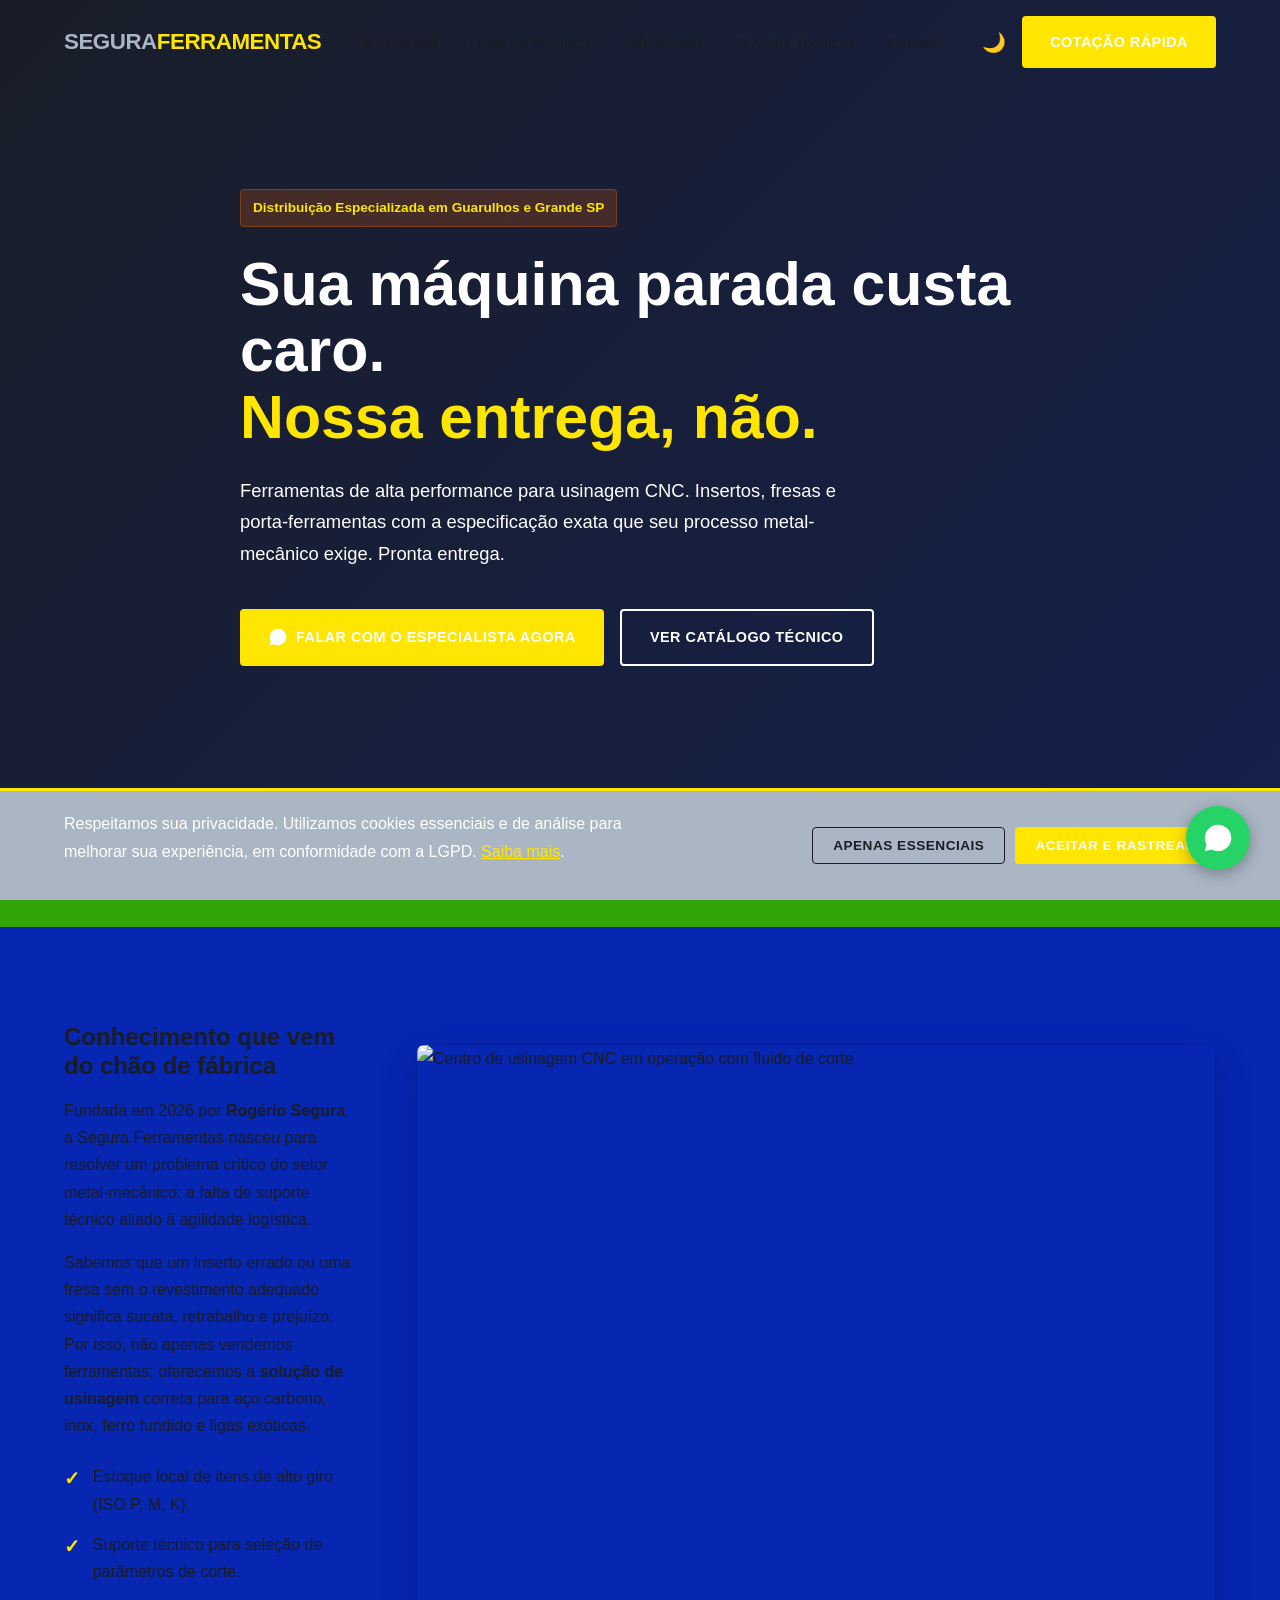
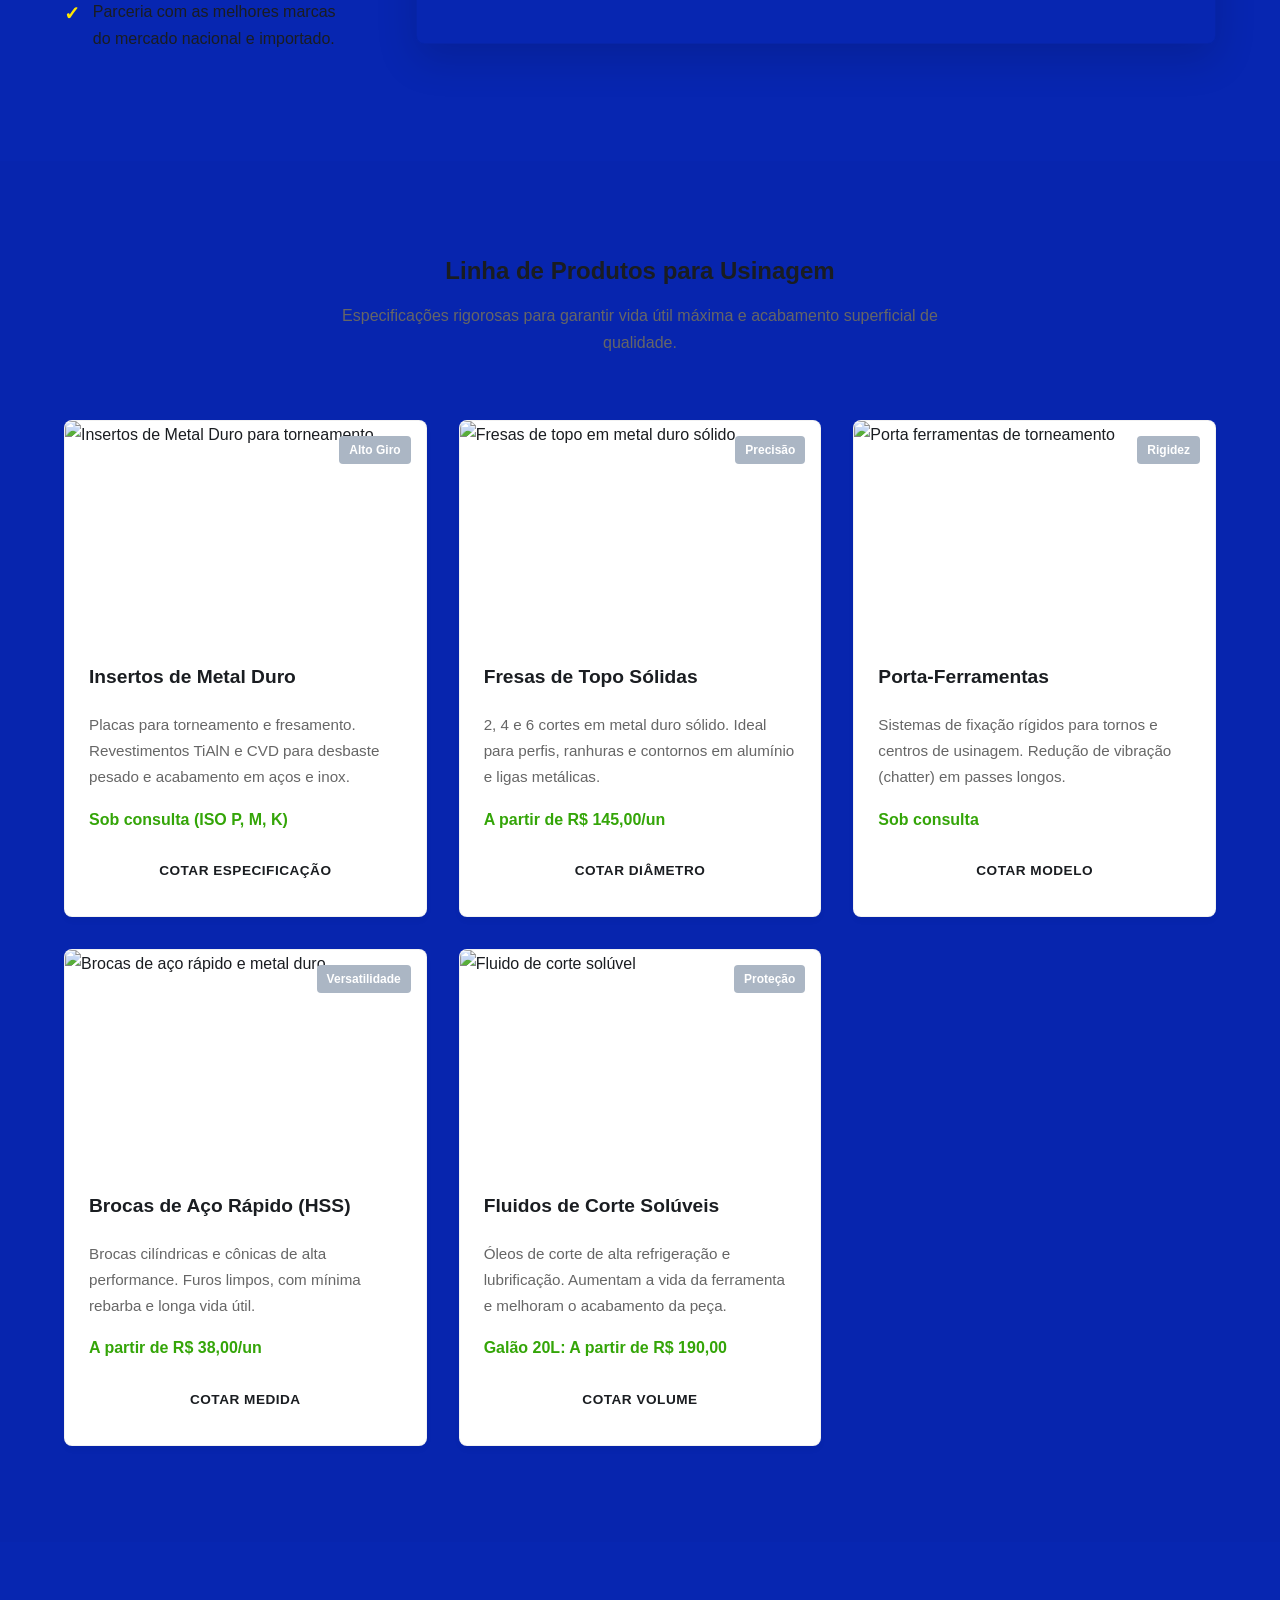
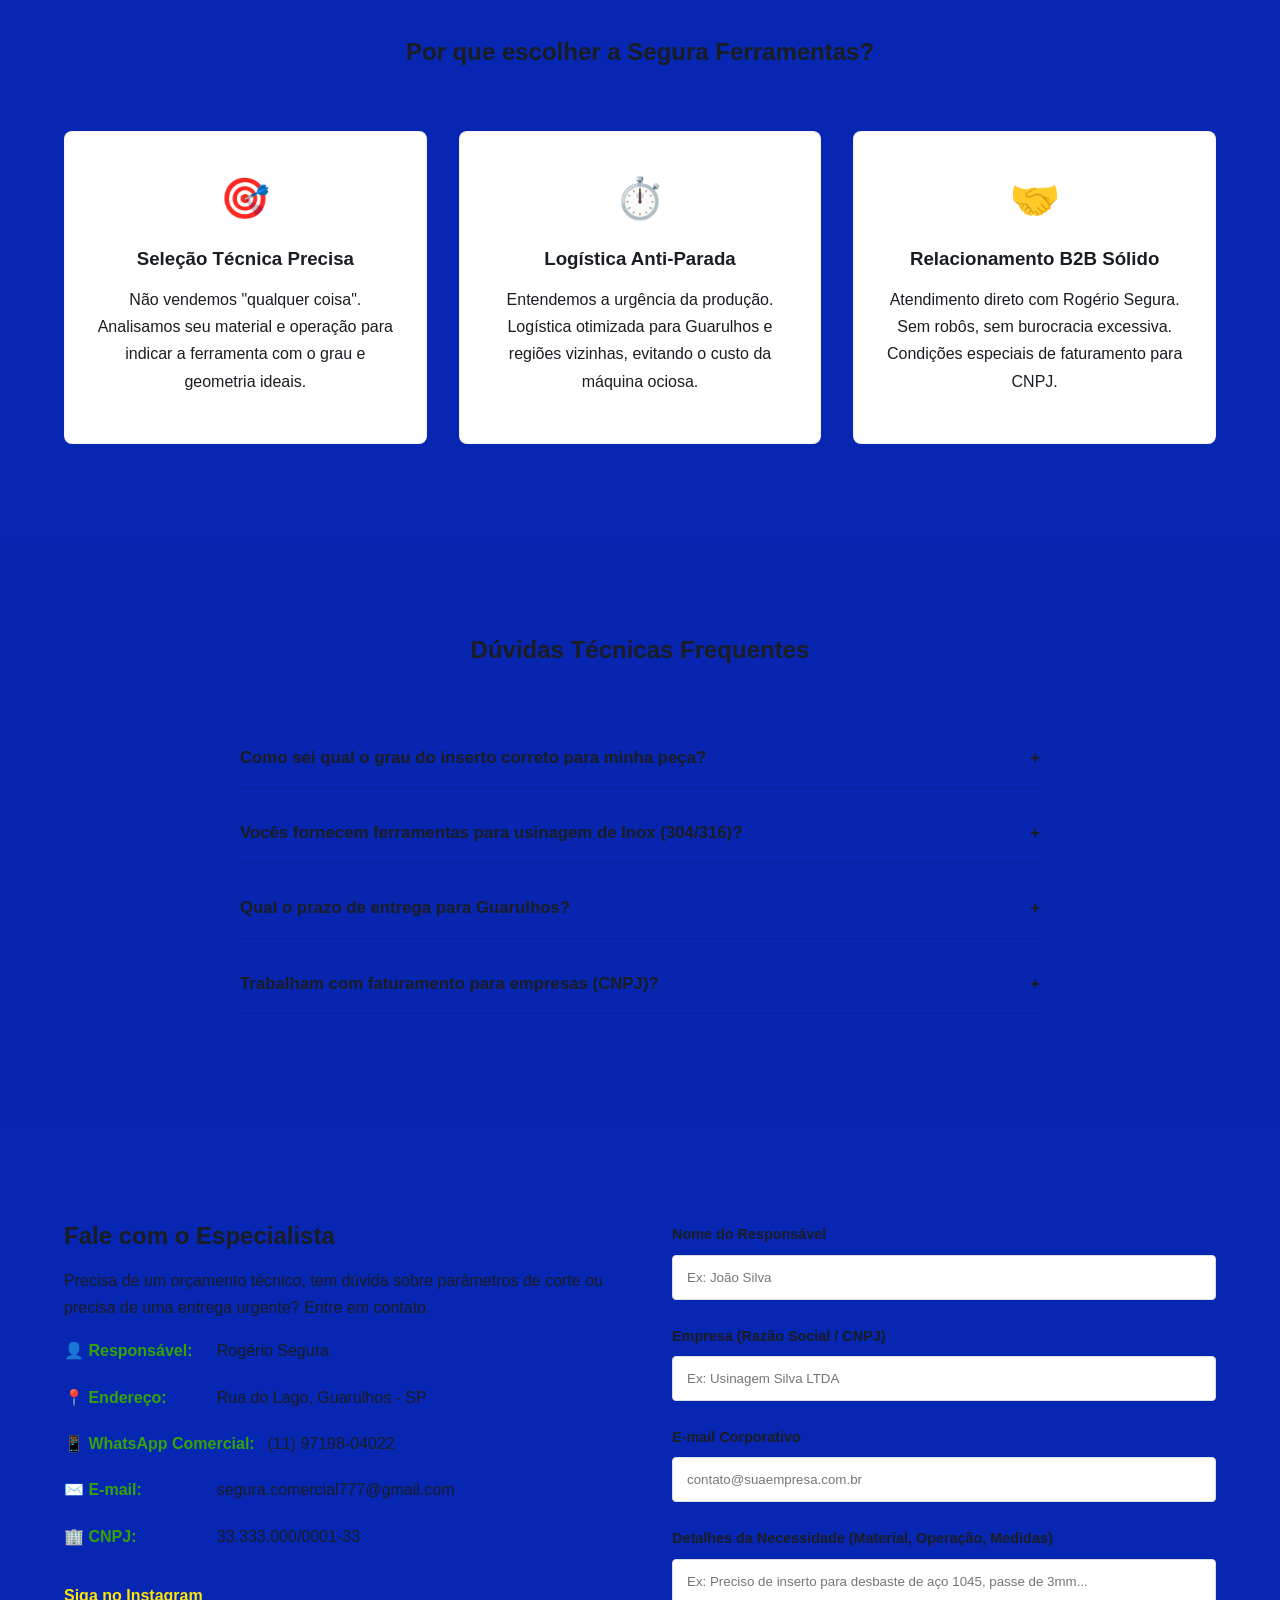
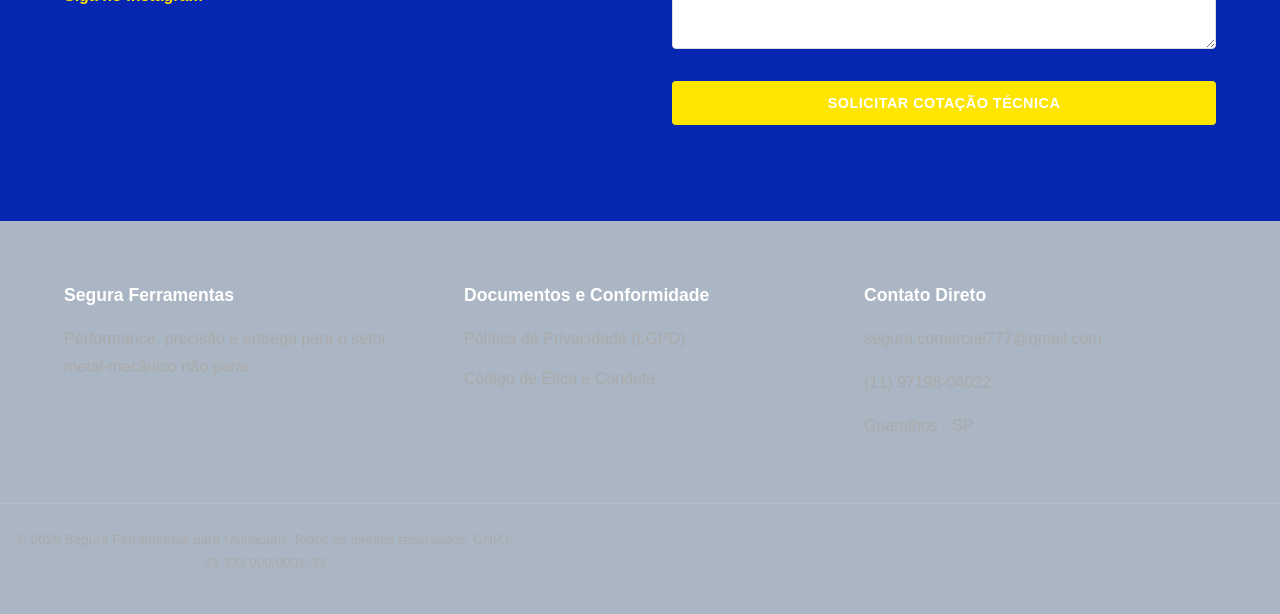
==== commit d34070bf: "senai" ====
--- a/index.html
+++ b/index.html
@@ -30,14 +30,20 @@
     <!-- 🚨 2. GOOGLE ANALYTICS 4 (GA4) -->
     <!-- ID Configurado: G-XXXXXXXXXX -->
     <!-- ======================================================================= -->
-    <script async src="https://www.googletagmanager.com/gtag/js?id=G-XXXXXXXXXX"></script>
+    <script async src="https://www.googletagmanager.com/gtag/js?id=G-YT2BSCFQER"></script>
     <script>
       window.dataLayer = window.dataLayer || [];
       function gtag(){dataLayer.push(arguments);}
       gtag('js', new Date());
-      gtag('config', 'G-XXXXXXXXXX');
+      gtag('config', 'G-YT2BSCFQER');
     </script>
-
+<!-- Google Tag Manager -->
+<script>(function(w,d,s,l,i){w[l]=w[l]||[];w[l].push({'gtm.start':
+new Date().getTime(),event:'gtm.js'});var f=d.getElementsByTagName(s)[0],
+j=d.createElement(s),dl=l!='dataLayer'?'&l='+l:'';j.async=true;j.src=
+'https://www.googletagmanager.com/gtm.js?id='+i+dl;f.parentNode.insertBefore(j,f);
+})(window,document,'script','dataLayer','GTM-MDPW469X');</script>
+<!-- End Google Tag Manager -->
     <!-- ======================================================================= -->
     <!-- 🚨 3. GOOGLE ADS CONVERSION TRACKING -->
     <!-- ID Configurado: AW-XXXXXXXXX -->
@@ -117,7 +123,7 @@
 <body>
     <!-- 🚨 2.1 GOOGLE TAG MANAGER (GTM) - NOSCRIPT (Body) -->
     <noscript>
-      <iframe src="https://www.googletagmanager.com/ns.html?id=GTM-XXXXXXX" height="0" width="0" style="display:none;visibility:hidden"></iframe>
+      <iframe src="https://www.googletagmanager.com/ns.html?id=GTM-MDPW469X" height="0" width="0" style="display:none;visibility:hidden"></iframe>
     </noscript>
 
     <!-- Header -->
@@ -216,7 +222,7 @@
                         <h3>Insertos de Metal Duro</h3>
                         <p>Placas para torneamento e fresamento. Revestimentos TiAlN e CVD para desbaste pesado e acabamento em aços e inox.</p>
                         <span class="price">Sob consulta (ISO P, M, K)</span>
-                        <a href="https://wa.me/55119719804022?text=Olá,%20gostaria%20de%20cotar%20Insertos%20de%20Metal%20Duro." class="btn btn-sm" target="_blank">Cotar Especificação</a>
+                        <a href="https://encrypted-tbn0.gstatic.com/images?q=tbn:ANd9GcRHrXXuCpuYf1UEdonwuqeYrKKyvpDqHFB5gli-xtsVLA&s" class="btn btn-sm" target="_blank">Cotar Especificação</a>
                     </article>
                     <article class="product-card">
                         <div class="card-badge">Precisão</div>
--- a/style.css
+++ b/style.css
@@ -2,10 +2,10 @@
    Variáveis e Reset (Paleta Industrial Metal-Mecânica)
    ========================================================================== */
 :root {
-    --primary: #1A1D21; /* Cinza Chumbo Industrial */
-    --secondary: #0056D2; /* Azul Engenharia */
-    --accent: #FF6600; /* Laranja Segurança (Apenas para CTAs) */
-    --bg-light: #F4F6F8;
+    --primary: #abb6c4; /* Cinza Chumbo Industrial */
+    --secondary: #34a508; /* Azul Engenharia */
+    --accent: #ffe600; /* Laranja Segurança (Apenas para CTAs) */
+    --bg-light: #0726b1;
     --bg-dark: #121416;
     --text-light: #1A1D21;
     --text-dark: #E0E4E8;
@@ -49,9 +49,9 @@
     transition: var(--transition); font-family: var(--font-heading); text-transform: uppercase; letter-spacing: 0.5px; font-size: 0.9rem;
 }
 .btn-primary { background-color: var(--accent); color: white; }
-.btn-primary:hover { background-color: #E55A00; transform: translateY(-2px); box-shadow: 0 4px 12px rgba(255, 102, 0, 0.3); }
+.btn-primary:hover { background-color: #04094b; transform: translateY(-2px); box-shadow: 0 4px 12px rgba(255, 102, 0, 0.3); }
 .btn-secondary { background-color: transparent; border: 2px solid white; color: white; }
-.btn-secondary:hover { background-color: white; color: var(--primary); }
+.btn-secondary:hover { background-color: rgb(207, 150, 150); color: var(--primary); }
 .btn-sm { padding: 10px 20px; font-size: 0.85rem; }
 .btn-outline { border: 1px solid var(--text-light); color: var(--text-light); background: transparent; }
 .full-width { width: 100%; }
